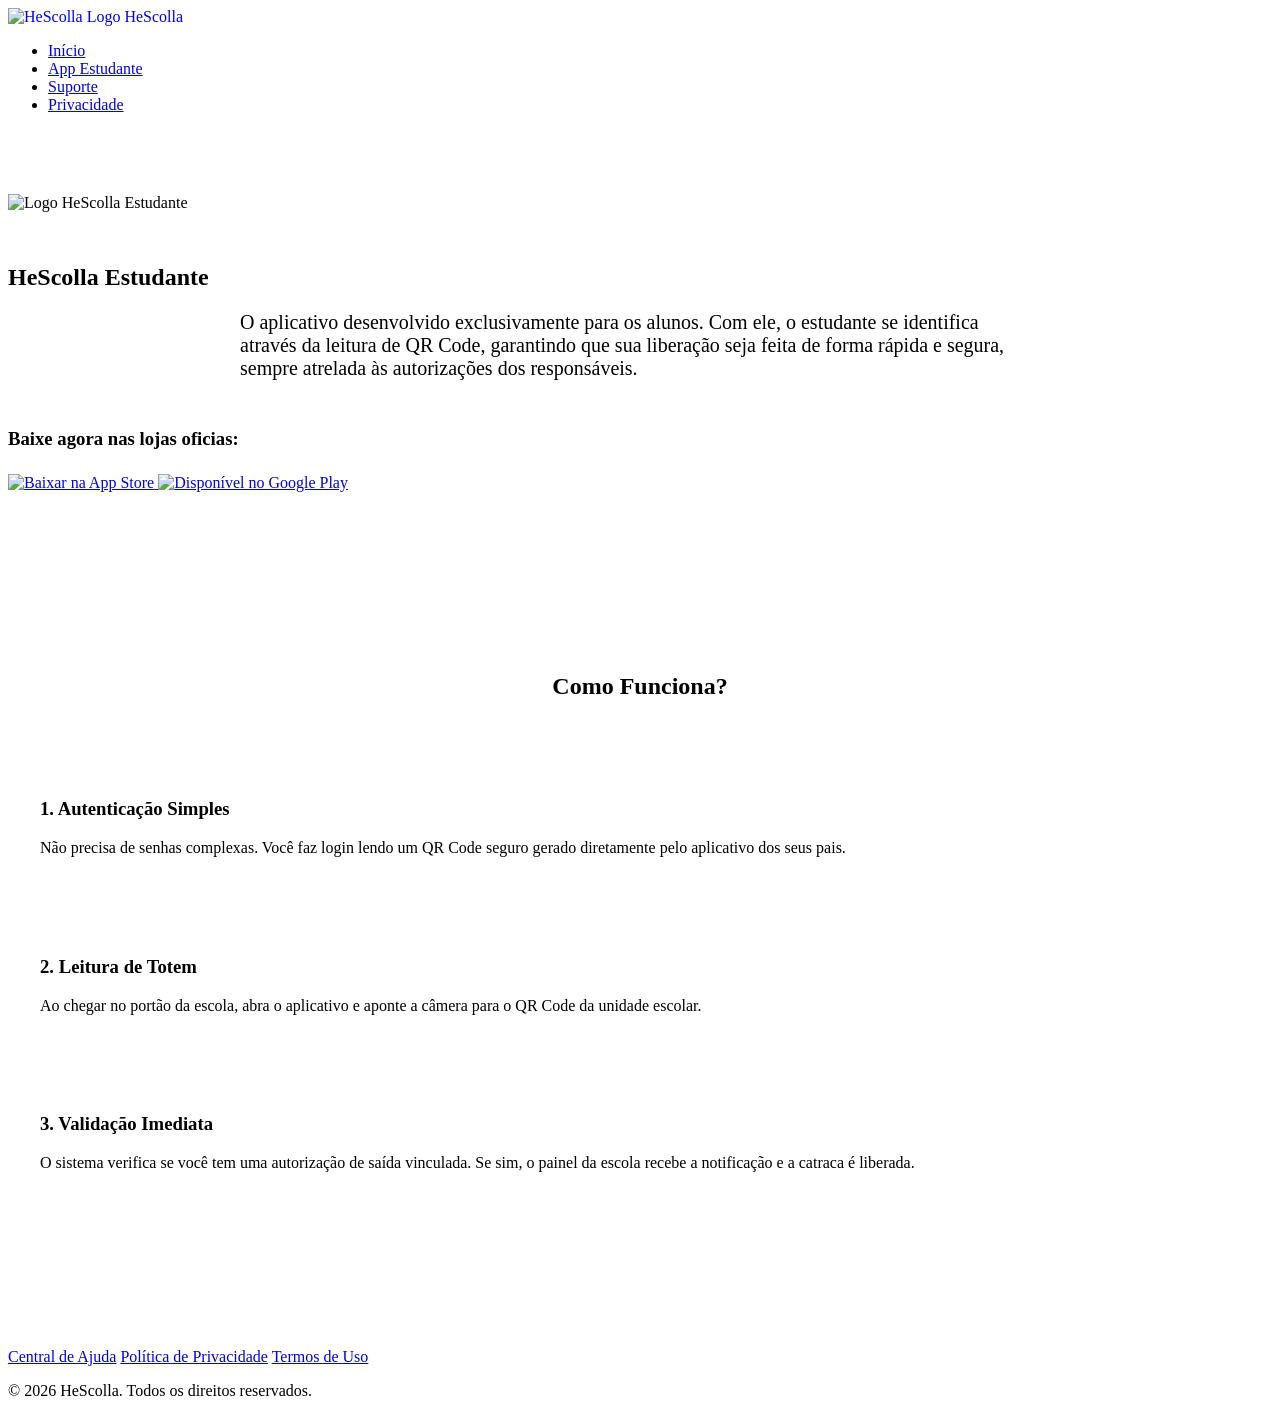
==== student-app/index.html @ abc231ee "Add files via upload" ====
<!DOCTYPE html>
<html lang="pt-BR">
<head>
    <meta charset="UTF-8">
    <meta name="viewport" content="width=device-width, initial-scale=1.0">
    <title>HeScolla Estudante - Acesso e Segurança</title>
    <meta name="description" content="Aplicativo oficial HeScolla Estudante. Utilize seu celular para ler o QR Code da escola e validar sua saída com segurança e agilidade.">
    <link rel="preconnect" href="https://fonts.googleapis.com">
    <link rel="preconnect" href="https://fonts.gstatic.com" crossorigin>
    <link href="https://fonts.googleapis.com/css2?family=Inter:wght@400;500;700&display=swap" rel="stylesheet">
    <link rel="stylesheet" href="styles.css">
    <link rel="icon" type="image/png" href="favicon.png">
</head>
<body>
    <div class="container">
        <header>
            <a href="index.html" class="logo" style="text-decoration: none;">
                <img src="hs_logo.png" alt="HeScolla Logo" height="40">
                HeScolla
            </a>
            <nav>
                <ul>
                    <li><a href="index.html">Início</a></li>
                    <li><a href="estudante.html" class="active">App Estudante</a></li>
                    <li><a href="support.html">Suporte</a></li>
                    <li><a href="privacy.html">Privacidade</a></li>
                </ul>
            </nav>
        </header>

        <section class="hero animate-fade-in" style="padding: 4rem 0 6rem;">
            <img src="hs_logo_e.png" alt="Logo HeScolla Estudante" style="width: 150px; height: 150px; margin-bottom: 2rem;">
            <h1>HeScolla <span>Estudante</span></h1>
            <p style="font-size: 1.25rem; max-width: 800px; margin: 0 auto 3rem;">
                O aplicativo desenvolvido exclusivamente para os alunos. Com ele, o estudante se identifica através da leitura de QR Code, garantindo que sua liberação seja feita de forma rápida e segura, sempre atrelada às autorizações dos responsáveis.
            </p>
            
            <h3 style="margin-bottom: 1.5rem; color: var(--text-primary);">Baixe agora nas lojas oficias:</h3>
            
            <div class="badges">
                <a href="#" target="_blank" rel="noopener noreferrer">
                    <img src="https://upload.wikimedia.org/wikipedia/commons/3/3c/Download_on_the_App_Store_Badge.svg" alt="Baixar na App Store" class="store-badge">
                </a>
                <a href="#" target="_blank" rel="noopener noreferrer">
                    <img src="https://upload.wikimedia.org/wikipedia/commons/7/78/Google_Play_Store_badge_EN.svg" alt="Disponível no Google Play" class="store-badge">
                </a>
            </div>
        </section>

        <section style="padding: 4rem 0; border-top: 1px solid rgba(255, 255, 255, 0.05);">
            <h2 style="text-align: center; margin-bottom: 3rem;">Como Funciona?</h2>
            
            <div class="grid">
                <div class="card" style="padding: 2rem;">
                    <h3 style="color: var(--accent-gold);">1. Autenticação Simples</h3>
                    <p style="font-size: 1rem;">Não precisa de senhas complexas. Você faz login lendo um QR Code seguro gerado diretamente pelo aplicativo dos seus pais.</p>
                </div>
                <div class="card" style="padding: 2rem;">
                    <h3 style="color: var(--accent-gold);">2. Leitura de Totem</h3>
                    <p style="font-size: 1rem;">Ao chegar no portão da escola, abra o aplicativo e aponte a câmera para o QR Code da unidade escolar.</p>
                </div>
                <div class="card" style="padding: 2rem;">
                    <h3 style="color: var(--accent-gold);">3. Validação Imediata</h3>
                    <p style="font-size: 1rem;">O sistema verifica se você tem uma autorização de saída vinculada. Se sim, o painel da escola recebe a notificação e a catraca é liberada.</p>
                </div>
            </div>
        </section>
        
        <footer style="margin-top: 4rem;">
            <div class="footer-links">
                <a href="support.html">Central de Ajuda</a>
                <a href="privacy.html">Política de Privacidade</a>
                <a href="#">Termos de Uso</a>
            </div>
            <p class="copyright">&copy; 2026 HeScolla. Todos os direitos reservados.</p>
        </footer>
    </div>
</body>
</html>
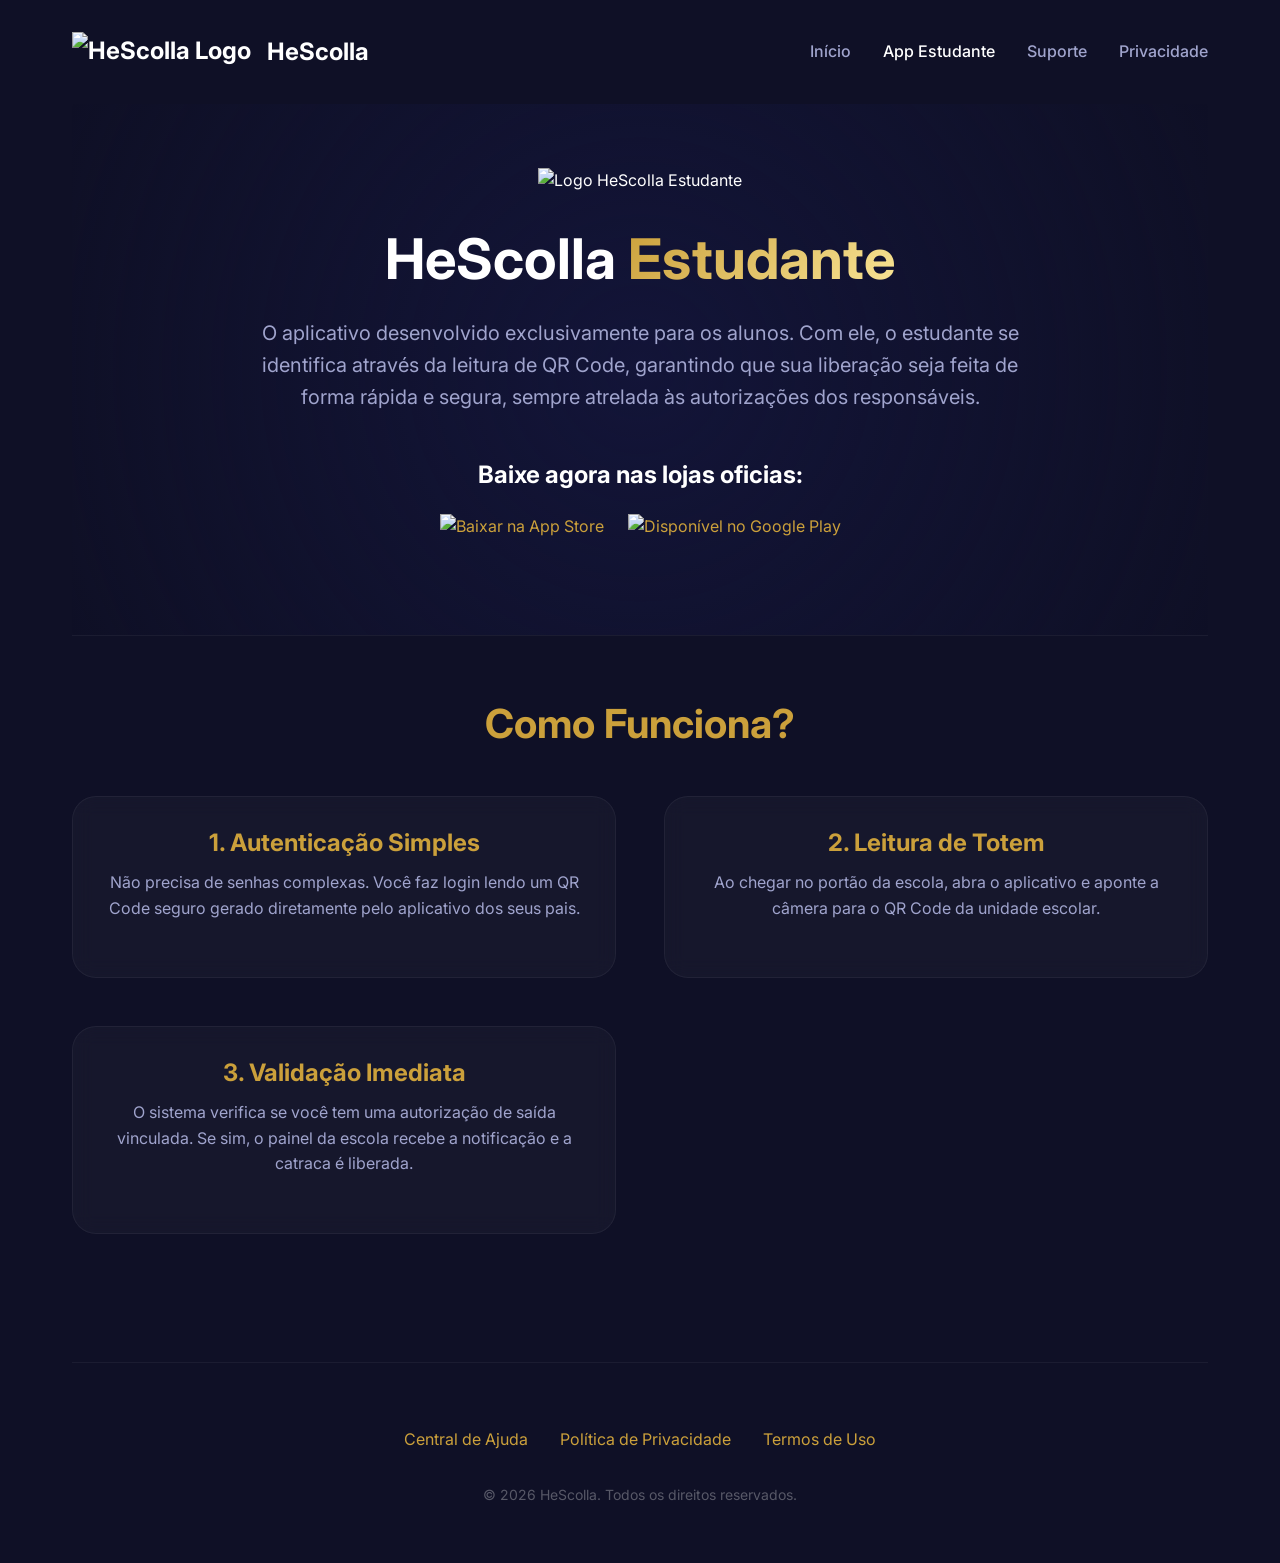
==== commit 0fe8bf30: "Update index.html" ====
--- a/student-app/index.html
+++ b/student-app/index.html
@@ -1,79 +1,95 @@
 <!DOCTYPE html>
 <html lang="pt-BR">
+
 <head>
     <meta charset="UTF-8">
     <meta name="viewport" content="width=device-width, initial-scale=1.0">
     <title>HeScolla Estudante - Acesso e Segurança</title>
-    <meta name="description" content="Aplicativo oficial HeScolla Estudante. Utilize seu celular para ler o QR Code da escola e validar sua saída com segurança e agilidade.">
+    <meta name="description"
+        content="Aplicativo oficial HeScolla Estudante. Utilize seu celular para ler o QR Code da escola e validar sua saída com segurança e agilidade.">
     <link rel="preconnect" href="https://fonts.googleapis.com">
     <link rel="preconnect" href="https://fonts.gstatic.com" crossorigin>
     <link href="https://fonts.googleapis.com/css2?family=Inter:wght@400;500;700&display=swap" rel="stylesheet">
-    <link rel="stylesheet" href="styles.css">
-    <link rel="icon" type="image/png" href="favicon.png">
+    <link rel="stylesheet" href="../styles.css">
+    <link rel="icon" type="image/x-icon" href="../favicon.ico">
+    <link rel="apple-touch-icon" sizes="180x180" href="../apple-touch-icon.png">
+    <link rel="icon" type="image/png" sizes="32x32" href="../favicon-32x32.png">
+    <link rel="icon" type="image/png" sizes="16x16" href="../favicon-16x16.png">
+    <link rel="manifest" href="../site.webmanifest">
 </head>
+
 <body>
     <div class="container">
         <header>
-            <a href="index.html" class="logo" style="text-decoration: none;">
+            <a href="../index.html" class="logo" style="text-decoration: none;">
                 <img src="hs_logo.png" alt="HeScolla Logo" height="40">
                 HeScolla
             </a>
             <nav>
                 <ul>
-                    <li><a href="index.html">Início</a></li>
-                    <li><a href="estudante.html" class="active">App Estudante</a></li>
-                    <li><a href="support.html">Suporte</a></li>
-                    <li><a href="privacy.html">Privacidade</a></li>
+                    <li><a href="../index.html">Início</a></li>
+                    <li><a href="../estudante.html" class="active">App Estudante</a></li>
+                    <li><a href="../support.html">Suporte</a></li>
+                    <li><a href="../privacy.html">Privacidade</a></li>
                 </ul>
             </nav>
         </header>
 
         <section class="hero animate-fade-in" style="padding: 4rem 0 6rem;">
-            <img src="hs_logo_e.png" alt="Logo HeScolla Estudante" style="width: 150px; height: 150px; margin-bottom: 2rem;">
+            <img src="hs_logo_e.png" alt="Logo HeScolla Estudante"
+                style="width: 150px; height: 150px; margin-bottom: 2rem;">
             <h1>HeScolla <span>Estudante</span></h1>
             <p style="font-size: 1.25rem; max-width: 800px; margin: 0 auto 3rem;">
-                O aplicativo desenvolvido exclusivamente para os alunos. Com ele, o estudante se identifica através da leitura de QR Code, garantindo que sua liberação seja feita de forma rápida e segura, sempre atrelada às autorizações dos responsáveis.
+                O aplicativo desenvolvido exclusivamente para os alunos. Com ele, o estudante se identifica através da
+                leitura de QR Code, garantindo que sua liberação seja feita de forma rápida e segura, sempre atrelada às
+                autorizações dos responsáveis.
             </p>
-            
+
             <h3 style="margin-bottom: 1.5rem; color: var(--text-primary);">Baixe agora nas lojas oficias:</h3>
-            
+
             <div class="badges">
                 <a href="#" target="_blank" rel="noopener noreferrer">
-                    <img src="https://upload.wikimedia.org/wikipedia/commons/3/3c/Download_on_the_App_Store_Badge.svg" alt="Baixar na App Store" class="store-badge">
+                    <img src="https://upload.wikimedia.org/wikipedia/commons/3/3c/Download_on_the_App_Store_Badge.svg"
+                        alt="Baixar na App Store" class="store-badge">
                 </a>
                 <a href="#" target="_blank" rel="noopener noreferrer">
-                    <img src="https://upload.wikimedia.org/wikipedia/commons/7/78/Google_Play_Store_badge_EN.svg" alt="Disponível no Google Play" class="store-badge">
+                    <img src="https://upload.wikimedia.org/wikipedia/commons/7/78/Google_Play_Store_badge_EN.svg"
+                        alt="Disponível no Google Play" class="store-badge">
                 </a>
             </div>
         </section>
 
         <section style="padding: 4rem 0; border-top: 1px solid rgba(255, 255, 255, 0.05);">
             <h2 style="text-align: center; margin-bottom: 3rem;">Como Funciona?</h2>
-            
+
             <div class="grid">
                 <div class="card" style="padding: 2rem;">
                     <h3 style="color: var(--accent-gold);">1. Autenticação Simples</h3>
-                    <p style="font-size: 1rem;">Não precisa de senhas complexas. Você faz login lendo um QR Code seguro gerado diretamente pelo aplicativo dos seus pais.</p>
+                    <p style="font-size: 1rem;">Não precisa de senhas complexas. Você faz login lendo um QR Code seguro
+                        gerado diretamente pelo aplicativo dos seus pais.</p>
                 </div>
                 <div class="card" style="padding: 2rem;">
                     <h3 style="color: var(--accent-gold);">2. Leitura de Totem</h3>
-                    <p style="font-size: 1rem;">Ao chegar no portão da escola, abra o aplicativo e aponte a câmera para o QR Code da unidade escolar.</p>
+                    <p style="font-size: 1rem;">Ao chegar no portão da escola, abra o aplicativo e aponte a câmera para
+                        o QR Code da unidade escolar.</p>
                 </div>
                 <div class="card" style="padding: 2rem;">
                     <h3 style="color: var(--accent-gold);">3. Validação Imediata</h3>
-                    <p style="font-size: 1rem;">O sistema verifica se você tem uma autorização de saída vinculada. Se sim, o painel da escola recebe a notificação e a catraca é liberada.</p>
+                    <p style="font-size: 1rem;">O sistema verifica se você tem uma autorização de saída vinculada. Se
+                        sim, o painel da escola recebe a notificação e a catraca é liberada.</p>
                 </div>
             </div>
         </section>
-        
+
         <footer style="margin-top: 4rem;">
             <div class="footer-links">
-                <a href="support.html">Central de Ajuda</a>
-                <a href="privacy.html">Política de Privacidade</a>
+                <a href="../support.html">Central de Ajuda</a>
+                <a href="../privacy.html">Política de Privacidade</a>
                 <a href="#">Termos de Uso</a>
             </div>
             <p class="copyright">&copy; 2026 HeScolla. Todos os direitos reservados.</p>
         </footer>
     </div>
 </body>
+
 </html>
--- a/styles.css
+++ b/styles.css
@@ -0,0 +1,318 @@
+:root {
+    --bg-primary: #0F1026;
+    --bg-secondary: #14163D;
+    --accent-gold: #CBA03B;
+    --accent-gold-hover: #E5B951;
+    --text-primary: #FFFFFF;
+    --text-secondary: #A0A4CD;
+    --font-main: 'Inter', system-ui, -apple-system, sans-serif;
+}
+
+* {
+    margin: 0;
+    padding: 0;
+    box-sizing: border-box;
+}
+
+body {
+    font-family: var(--font-main);
+    background-color: var(--bg-primary);
+    color: var(--text-primary);
+    line-height: 1.6;
+    overflow-x: hidden;
+}
+
+/* Typography */
+h1, h2, h3, h4 {
+    font-weight: 700;
+    line-height: 1.2;
+}
+
+h1 { font-size: 3.5rem; margin-bottom: 1.5rem; }
+h2 { font-size: 2.5rem; margin-bottom: 1rem; color: var(--accent-gold); }
+h3 { font-size: 1.5rem; margin-bottom: 0.75rem; }
+
+p { margin-bottom: 1.5rem; color: var(--text-secondary); font-size: 1.125rem; }
+
+a {
+    color: var(--accent-gold);
+    text-decoration: none;
+    transition: color 0.3s ease;
+}
+
+a:hover { color: var(--accent-gold-hover); }
+
+/* Layout */
+.container {
+    max-width: 1200px;
+    margin: 0 auto;
+    padding: 0 2rem;
+}
+
+/* Header */
+header {
+    padding: 2rem 0;
+    display: flex;
+    justify-content: space-between;
+    align-items: center;
+}
+
+.logo {
+    display: flex;
+    align-items: center;
+    gap: 1rem;
+    font-size: 1.5rem;
+    font-weight: bold;
+    color: var(--text-primary);
+}
+
+.logo img {
+    height: 40px;
+}
+
+nav ul {
+    display: flex;
+    gap: 2rem;
+    list-style: none;
+}
+
+nav a {
+    color: var(--text-secondary);
+    font-weight: 500;
+}
+
+nav a:hover, nav a.active {
+    color: var(--text-primary);
+}
+
+/* Hero Section */
+.hero {
+    padding: 6rem 0;
+    text-align: center;
+    position: relative;
+    overflow: hidden;
+}
+
+.hero::before {
+    content: '';
+    position: absolute;
+    top: -50%;
+    left: -50%;
+    width: 200%;
+    height: 200%;
+    background: radial-gradient(circle at center, rgba(20, 22, 61, 0.8) 0%, rgba(15, 16, 38, 0) 50%);
+    z-index: -1;
+}
+
+.hero h1 span {
+    background: linear-gradient(135deg, var(--accent-gold) 0%, #F9E596 100%);
+    -webkit-background-clip: text;
+    -webkit-text-fill-color: transparent;
+}
+
+.hero p {
+    max-width: 700px;
+    margin: 0 auto 3rem auto;
+    font-size: 1.25rem;
+}
+
+.badges {
+    display: flex;
+    justify-content: center;
+    gap: 1.5rem;
+    flex-wrap: wrap;
+}
+
+.store-badge {
+    height: 50px;
+    transition: transform 0.3s cubic-bezier(0.175, 0.885, 0.32, 1.275);
+}
+
+.store-badge:hover {
+    transform: translateY(-5px) scale(1.05);
+}
+
+/* Cards Section */
+.apps-showcase {
+    padding: 5rem 0;
+    background-color: var(--bg-secondary);
+}
+
+.grid {
+    display: grid;
+    grid-template-columns: repeat(auto-fit, minmax(350px, 1fr));
+    gap: 3rem;
+}
+
+.card {
+    background: rgba(255, 255, 255, 0.03);
+    border: 1px solid rgba(255, 255, 255, 0.05);
+    border-radius: 24px;
+    padding: 3rem 2rem;
+    backdrop-filter: blur(10px);
+    transition: transform 0.3s ease, border-color 0.3s ease;
+    display: flex;
+    flex-direction: column;
+    align-items: center;
+    text-align: center;
+}
+
+.card:hover {
+    transform: translateY(-10px);
+    border-color: var(--accent-gold);
+}
+
+.card-icon {
+    width: 80px;
+    height: 80px;
+    background: linear-gradient(135deg, var(--bg-primary) 0%, var(--bg-secondary) 100%);
+    border-radius: 20px;
+    display: flex;
+    align-items: center;
+    justify-content: center;
+    margin-bottom: 2rem;
+    box-shadow: 0 10px 30px rgba(0, 0, 0, 0.5);
+    border: 1px solid rgba(203, 160, 59, 0.3);
+}
+
+.card-icon svg {
+    width: 40px;
+    height: 40px;
+    fill: var(--accent-gold);
+}
+
+/* Button */
+.btn {
+    display: inline-flex;
+    align-items: center;
+    justify-content: center;
+    padding: 1rem 2rem;
+    background: var(--accent-gold);
+    color: var(--bg-primary);
+    border-radius: 12px;
+    font-weight: 700;
+    font-size: 1rem;
+    transition: all 0.3s ease;
+    border: none;
+    cursor: pointer;
+    box-shadow: 0 8px 20px rgba(203, 160, 59, 0.2);
+}
+
+.btn:hover {
+    background: var(--accent-gold-hover);
+    transform: translateY(-2px);
+    box-shadow: 0 12px 25px rgba(203, 160, 59, 0.4);
+}
+
+.btn-outline {
+    background: transparent;
+    border: 2px solid var(--accent-gold);
+    color: var(--accent-gold);
+    box-shadow: none;
+}
+
+.btn-outline:hover {
+    background: rgba(203, 160, 59, 0.1);
+    color: var(--accent-gold-hover);
+    border-color: var(--accent-gold-hover);
+}
+
+/* Support Form */
+.form-group {
+    margin-bottom: 1.5rem;
+}
+
+.form-group label {
+    display: block;
+    margin-bottom: 0.5rem;
+    font-weight: 500;
+    color: var(--text-primary);
+}
+
+.form-control {
+    width: 100%;
+    padding: 1rem;
+    background: rgba(255, 255, 255, 0.05);
+    border: 1px solid rgba(255, 255, 255, 0.1);
+    border-radius: 8px;
+    color: var(--text-primary);
+    font-family: var(--font-main);
+    font-size: 1rem;
+    transition: border-color 0.3s ease, background 0.3s ease;
+}
+
+.form-control:focus {
+    outline: none;
+    border-color: var(--accent-gold);
+    background: rgba(255, 255, 255, 0.08);
+}
+
+textarea.form-control {
+    min-height: 150px;
+    resize: vertical;
+}
+
+/* FAQ */
+.faq-item {
+    background: rgba(255, 255, 255, 0.03);
+    border-radius: 12px;
+    padding: 1.5rem;
+    margin-bottom: 1rem;
+    border: 1px solid rgba(255, 255, 255, 0.05);
+}
+
+.faq-question {
+    font-weight: 700;
+    font-size: 1.125rem;
+    color: var(--text-primary);
+    margin-bottom: 0.5rem;
+}
+
+.faq-answer {
+    color: var(--text-secondary);
+    margin-bottom: 0;
+}
+
+/* Footer */
+footer {
+    padding: 4rem 0 2rem;
+    border-top: 1px solid rgba(255, 255, 255, 0.05);
+    text-align: center;
+}
+
+.footer-links {
+    display: flex;
+    justify-content: center;
+    gap: 2rem;
+    margin-bottom: 2rem;
+}
+
+.copyright {
+    color: rgba(255, 255, 255, 0.3);
+    font-size: 0.875rem;
+}
+
+/* Animations */
+@keyframes fadeIn {
+    from { opacity: 0; transform: translateY(20px); }
+    to { opacity: 1; transform: translateY(0); }
+}
+
+.animate-fade-in {
+    animation: fadeIn 0.8s cubic-bezier(0.165, 0.84, 0.44, 1) forwards;
+}
+
+.delay-1 { animation-delay: 0.2s; }
+.delay-2 { animation-delay: 0.4s; }
+
+/* Responsive */
+@media (max-width: 768px) {
+    h1 { font-size: 2.5rem; }
+    h2 { font-size: 2rem; }
+    
+    .hero { padding: 4rem 0; }
+    .apps-showcase { padding: 3rem 0; }
+    
+    header { flex-direction: column; gap: 1rem; }
+    nav ul { gap: 1rem; flex-wrap: wrap; justify-content: center; }
+}
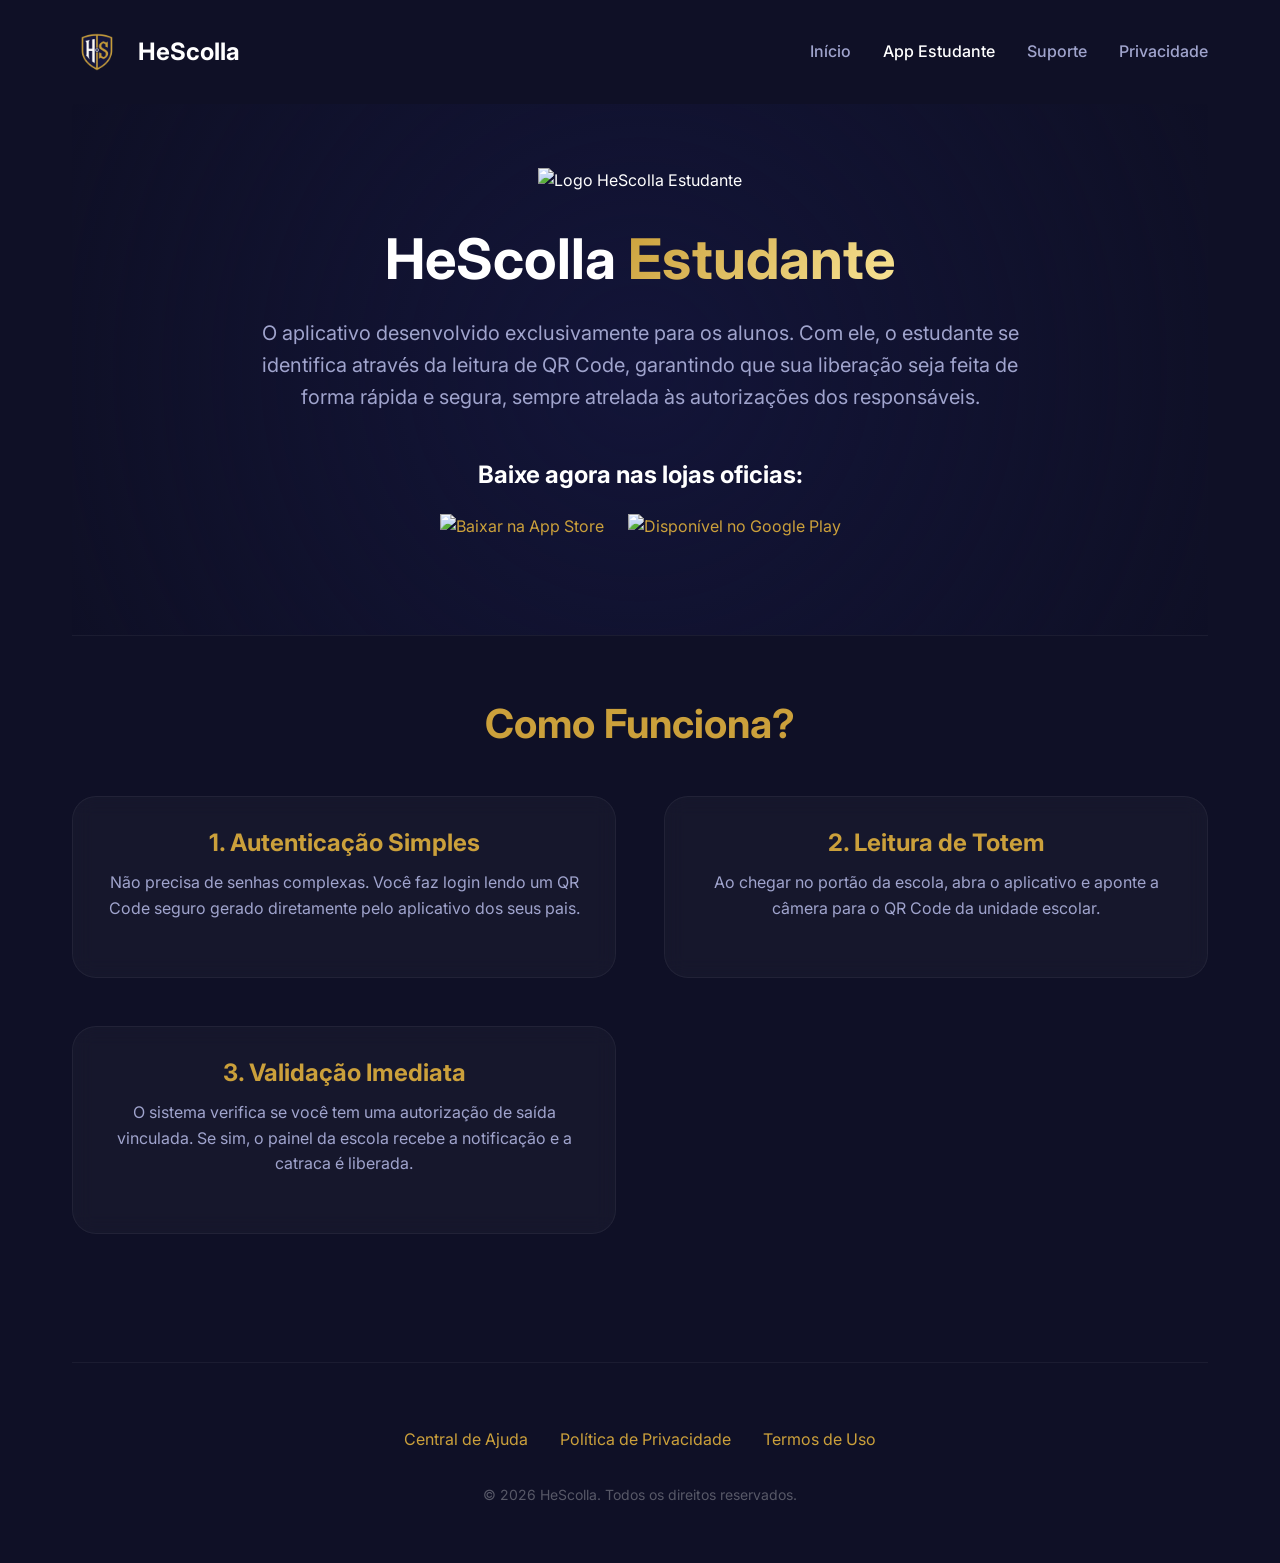
==== commit e76feebe: "Update index.html" ====
--- a/student-app/index.html
+++ b/student-app/index.html
@@ -22,7 +22,7 @@
     <div class="container">
         <header>
             <a href="../index.html" class="logo" style="text-decoration: none;">
-                <img src="hs_logo.png" alt="HeScolla Logo" height="40">
+                <img src="../hs_logo.png" alt="HeScolla Logo" height="40">
                 HeScolla
             </a>
             <nav>
